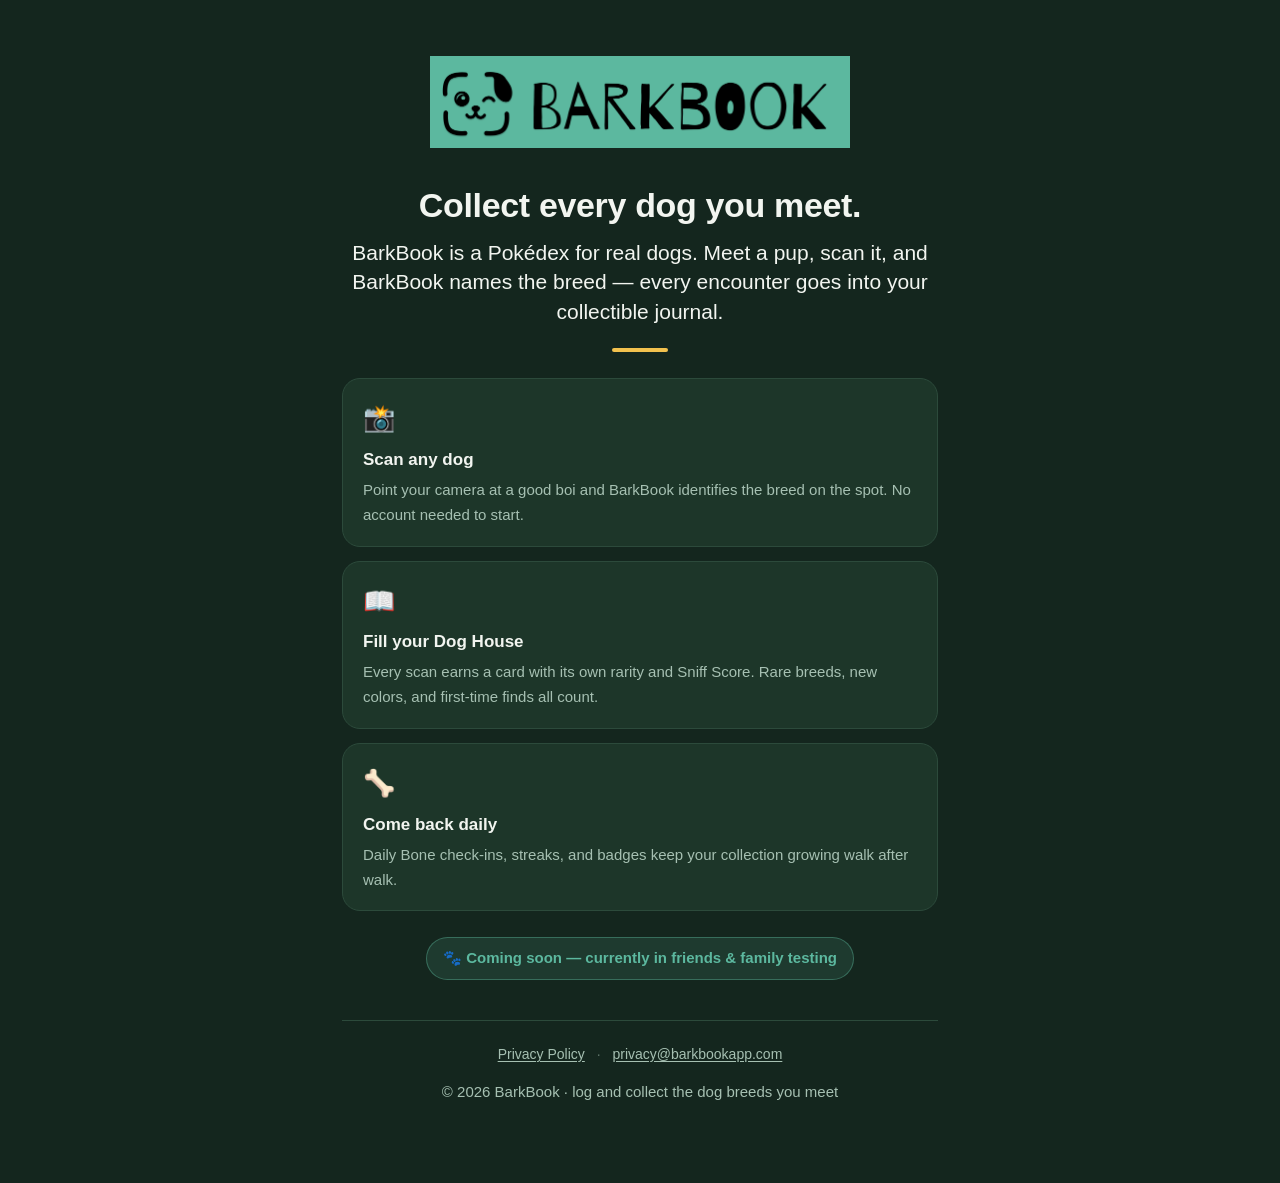
==== index.html @ ded56384 "feat: barkbookapp.com static site — landing, privacy policy, consent outcome pages Public static sit" ====
<!doctype html>
<html lang="en">
  <head>
    <meta charset="utf-8" />
    <meta name="viewport" content="width=device-width, initial-scale=1" />
    <title>BarkBook — collect every dog you meet</title>
    <meta
      name="description"
      content="BarkBook turns the dogs you meet in real life into a collectible journal. Scan a pup, get the breed, and fill out your Dog House."
    />
    <meta name="theme-color" content="#14261E" />
    <link rel="icon" type="image/png" href="/assets/barkbook-mark-512.png" />
    <link rel="apple-touch-icon" href="/assets/barkbook-mark-512.png" />
    <link rel="stylesheet" href="/assets/styles.css" />

    <!-- Open Graph / social preview -->
    <meta property="og:type" content="website" />
    <meta property="og:title" content="BarkBook — collect every dog you meet" />
    <meta
      property="og:description"
      content="A Pokédex for real dogs. Scan the pups you meet, ID the breed, and build your collection."
    />
    <meta property="og:image" content="/assets/barkbook-mark-512.png" />
    <meta property="og:url" content="https://barkbookapp.com/" />
  </head>
  <body>
    <div class="wrap">
      <a class="brand" href="/" aria-label="BarkBook">
        <img src="/assets/barkbook-banner.png" alt="BarkBook" />
      </a>

      <main>
        <h1 class="center">Collect every dog you meet.</h1>
        <p class="lede center">
          BarkBook is a Pokédex for real dogs. Meet a pup, scan it, and BarkBook
          names the breed — every encounter goes into your collectible journal.
        </p>
        <div class="accent-rule"></div>

        <div class="features">
          <div class="feature">
            <div class="emoji">📸</div>
            <h3>Scan any dog</h3>
            <p>
              Point your camera at a good boi and BarkBook identifies the breed
              on the spot. No account needed to start.
            </p>
          </div>
          <div class="feature">
            <div class="emoji">📖</div>
            <h3>Fill your Dog House</h3>
            <p>
              Every scan earns a card with its own rarity and Sniff Score. Rare
              breeds, new colors, and first-time finds all count.
            </p>
          </div>
          <div class="feature">
            <div class="emoji">🦴</div>
            <h3>Come back daily</h3>
            <p>
              Daily Bone check-ins, streaks, and badges keep your collection
              growing walk after walk.
            </p>
          </div>
        </div>

        <p class="center">
          <span class="soon">🐾 Coming soon — currently in friends &amp; family testing</span>
        </p>
      </main>

      <footer class="foot">
        <p>
          <a href="/privacy.html">Privacy Policy</a>
          <span class="dot">·</span>
          <!-- Contact: privacy@barkbookapp.com forwarding is being set up at the
               registrar alongside this site's DNS; it goes live before real
               traffic. CARRIED TASK: rotate the consent-email reply-to secret
               (CONSENT_REPLY_TO) to this same privacy@ address once forwarding
               is confirmed, so no personal inbox is exposed anywhere. -->
          <a href="mailto:privacy@barkbookapp.com">privacy@barkbookapp.com</a>
        </p>
        <p class="muted">© 2026 BarkBook · log and collect the dog breeds you meet</p>
      </footer>
    </div>
  </body>
</html>
---- assets/styles.css ----
/* BarkBook marketing/legal site — shared stylesheet.
   Evergreen Park: deep-pine ground, off-white text, honey-gold accents,
   logo teal (#5CB89F) where the mark appears. Mobile-first, no framework,
   no build step. System font stack so it paints instantly on a phone opened
   from an email. */

:root {
  --pine:       #14261E; /* deep-pine page ground */
  --pine-raised:#1D3629; /* cards / raised panels */
  --pine-line:  #2C4A3B; /* hairline borders */
  --ink:        #F2F5F0; /* off-white body text */
  --muted:      #A6C0B2; /* secondary text */
  --gold:       #F2C14E; /* honey-gold accent */
  --gold-soft:  #FBE9C7; /* pale gold (notices) */
  --teal:       #5CB89F; /* the logo mark teal */
  --shadow: 0 10px 30px rgba(0, 0, 0, 0.35);
}

* { box-sizing: border-box; }

html { -webkit-text-size-adjust: 100%; }

body {
  margin: 0;
  background: var(--pine);
  color: var(--ink);
  font: 17px/1.65 -apple-system, BlinkMacSystemFont, "Segoe UI", Roboto,
    Helvetica, Arial, sans-serif;
  -webkit-font-smoothing: antialiased;
}

.wrap {
  max-width: 640px;
  margin: 0 auto;
  padding: 32px 22px 64px;
}

/* ---- header / brand ---- */
.brand {
  display: block;
  text-align: center;
  margin: 8px 0 28px;
}
.brand img {
  width: 100%;
  max-width: 420px;
  height: auto;
}
.brand .mark {
  width: 96px;
  height: 96px;
  border-radius: 24px;
  box-shadow: var(--shadow);
}

/* ---- type ---- */
h1 {
  font-size: 30px;
  line-height: 1.2;
  font-weight: 800;
  letter-spacing: -0.01em;
  margin: 0 0 12px;
}
h2 {
  font-size: 20px;
  font-weight: 800;
  margin: 30px 0 8px;
}
h3 { font-size: 17px; font-weight: 700; margin: 20px 0 6px; }
p { margin: 0 0 14px; }
a { color: var(--gold); text-underline-offset: 2px; }
a:hover { color: #ffd97a; }
strong { font-weight: 700; }
.lede {
  font-size: 21px;
  line-height: 1.4;
  color: var(--ink);
}
.muted { color: var(--muted); font-size: 15px; }
.center { text-align: center; }
.big-emoji { font-size: 48px; margin: 0 0 8px; line-height: 1; }

ul { margin: 0 0 14px; padding-left: 22px; }
li { margin: 0 0 8px; }

/* ---- panels ---- */
.card {
  background: var(--pine-raised);
  border: 1px solid var(--pine-line);
  border-radius: 22px;
  padding: 26px 24px;
  box-shadow: var(--shadow);
}
.notice {
  background: var(--gold-soft);
  color: #6b4e12;
  border-radius: 14px;
  padding: 10px 14px;
  font-weight: 800;
  font-size: 14px;
  margin: 0 0 22px;
}

/* honey-gold accent rule under the hero pitch */
.accent-rule {
  width: 56px;
  height: 4px;
  background: var(--gold);
  border-radius: 999px;
  margin: 22px auto 26px;
}

/* ---- feature blurbs ---- */
.features {
  display: grid;
  gap: 14px;
  margin: 8px 0 26px;
}
.feature {
  background: var(--pine-raised);
  border: 1px solid var(--pine-line);
  border-radius: 18px;
  padding: 18px 20px;
}
.feature .emoji { font-size: 26px; }
.feature h3 { margin: 6px 0 4px; }
.feature p { margin: 0; color: var(--muted); font-size: 15px; }

/* teal pill used for the mark accent / status line */
.soon {
  display: inline-block;
  background: rgba(92, 184, 159, 0.14);
  color: var(--teal);
  border: 1px solid rgba(92, 184, 159, 0.4);
  border-radius: 999px;
  padding: 8px 16px;
  font-weight: 700;
  font-size: 15px;
}

/* ---- footer ---- */
.foot {
  margin-top: 40px;
  padding-top: 22px;
  border-top: 1px solid var(--pine-line);
  text-align: center;
  color: var(--muted);
  font-size: 14px;
}
.foot a { color: var(--muted); }
.foot a:hover { color: var(--ink); }
.foot .dot { opacity: 0.5; padding: 0 8px; }

/* wider breathing room on larger screens */
@media (min-width: 560px) {
  .wrap { padding-top: 48px; }
  h1 { font-size: 34px; }
}
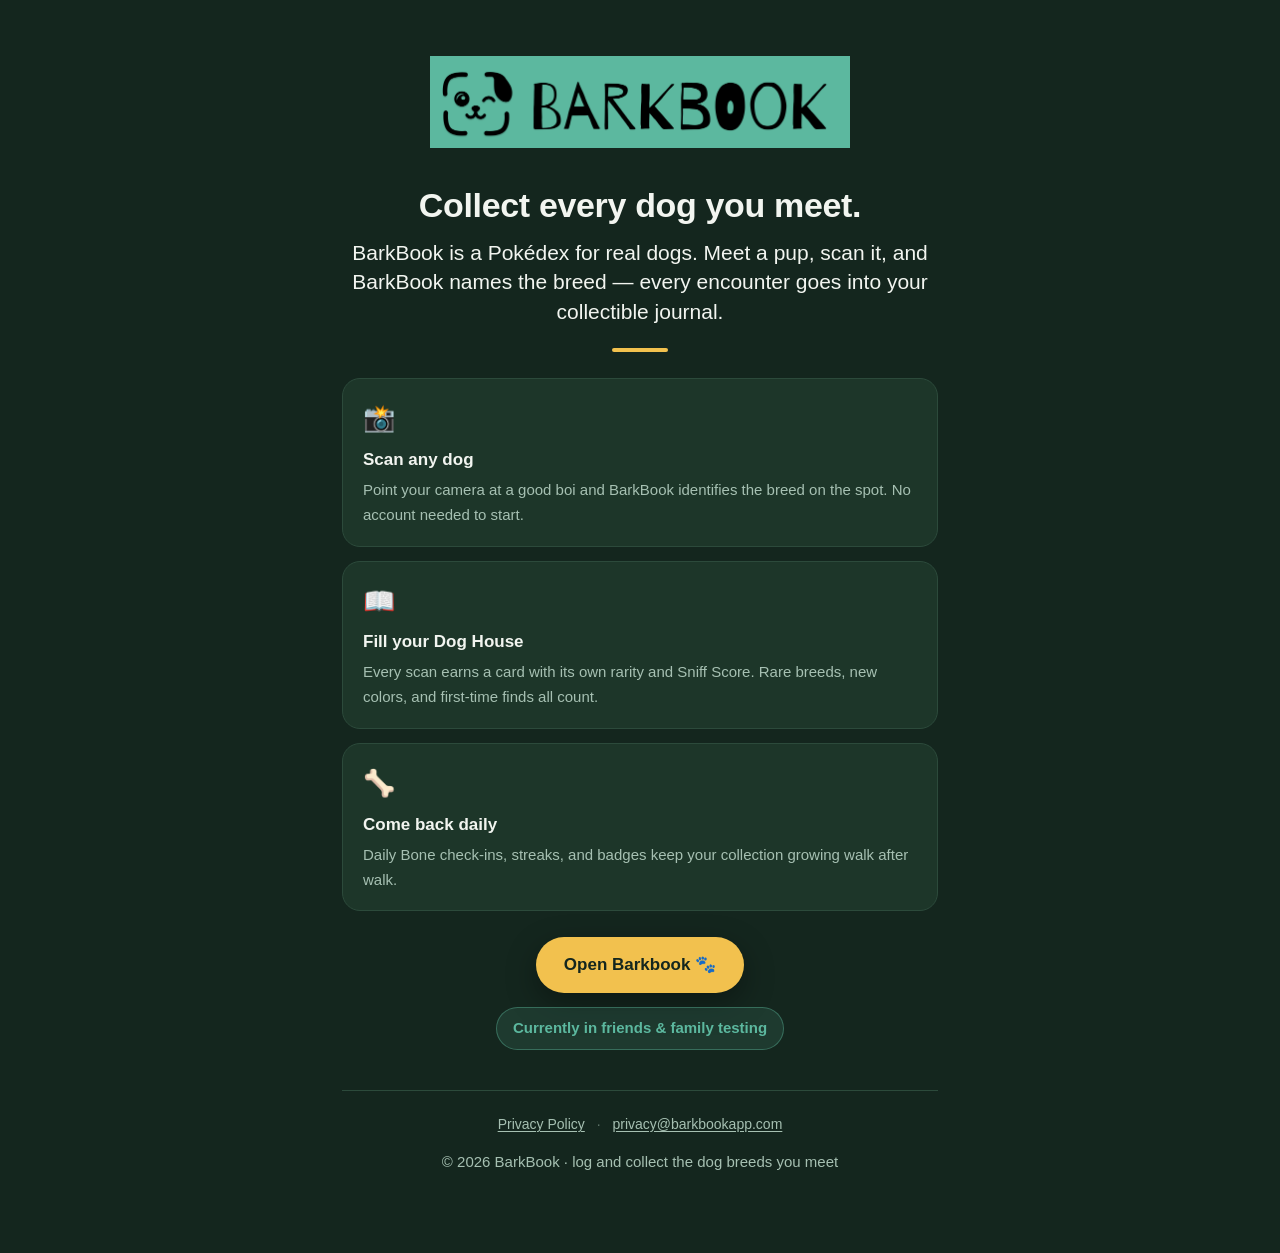
==== commit b87b7fa7: "feat: /app redirect to the Funnel, Open Barkbook button, privacy casing - app/index.html: a forwarde" ====
--- a/index.html
+++ b/index.html
@@ -65,7 +65,13 @@
         </div>
 
         <p class="center">
-          <span class="soon">🐾 Coming soon — currently in friends &amp; family testing</span>
+          <!-- /app is the indirection layer: the Funnel URL lives in ONE place
+               (app/index.html), so hosting moves and the eventual App Store
+               smart-link never touch this button. -->
+          <a class="cta" href="/app">Open Barkbook 🐾</a>
+        </p>
+        <p class="center">
+          <span class="soon">Currently in friends &amp; family testing</span>
         </p>
       </main>
 
--- a/assets/styles.css
+++ b/assets/styles.css
@@ -126,6 +126,21 @@
 .feature h3 { margin: 6px 0 4px; }
 .feature p { margin: 0; color: var(--muted); font-size: 15px; }
 
+/* primary call-to-action — the honey-gold button that opens the app */
+.cta {
+  display: inline-block;
+  background: var(--gold);
+  color: var(--pine);
+  border-radius: 999px;
+  padding: 14px 28px;
+  font-weight: 800;
+  font-size: 17px;
+  text-decoration: none;
+  box-shadow: var(--shadow);
+}
+.cta:hover { filter: brightness(1.05); }
+.cta:active { transform: scale(0.97); }
+
 /* teal pill used for the mark accent / status line */
 .soon {
   display: inline-block;
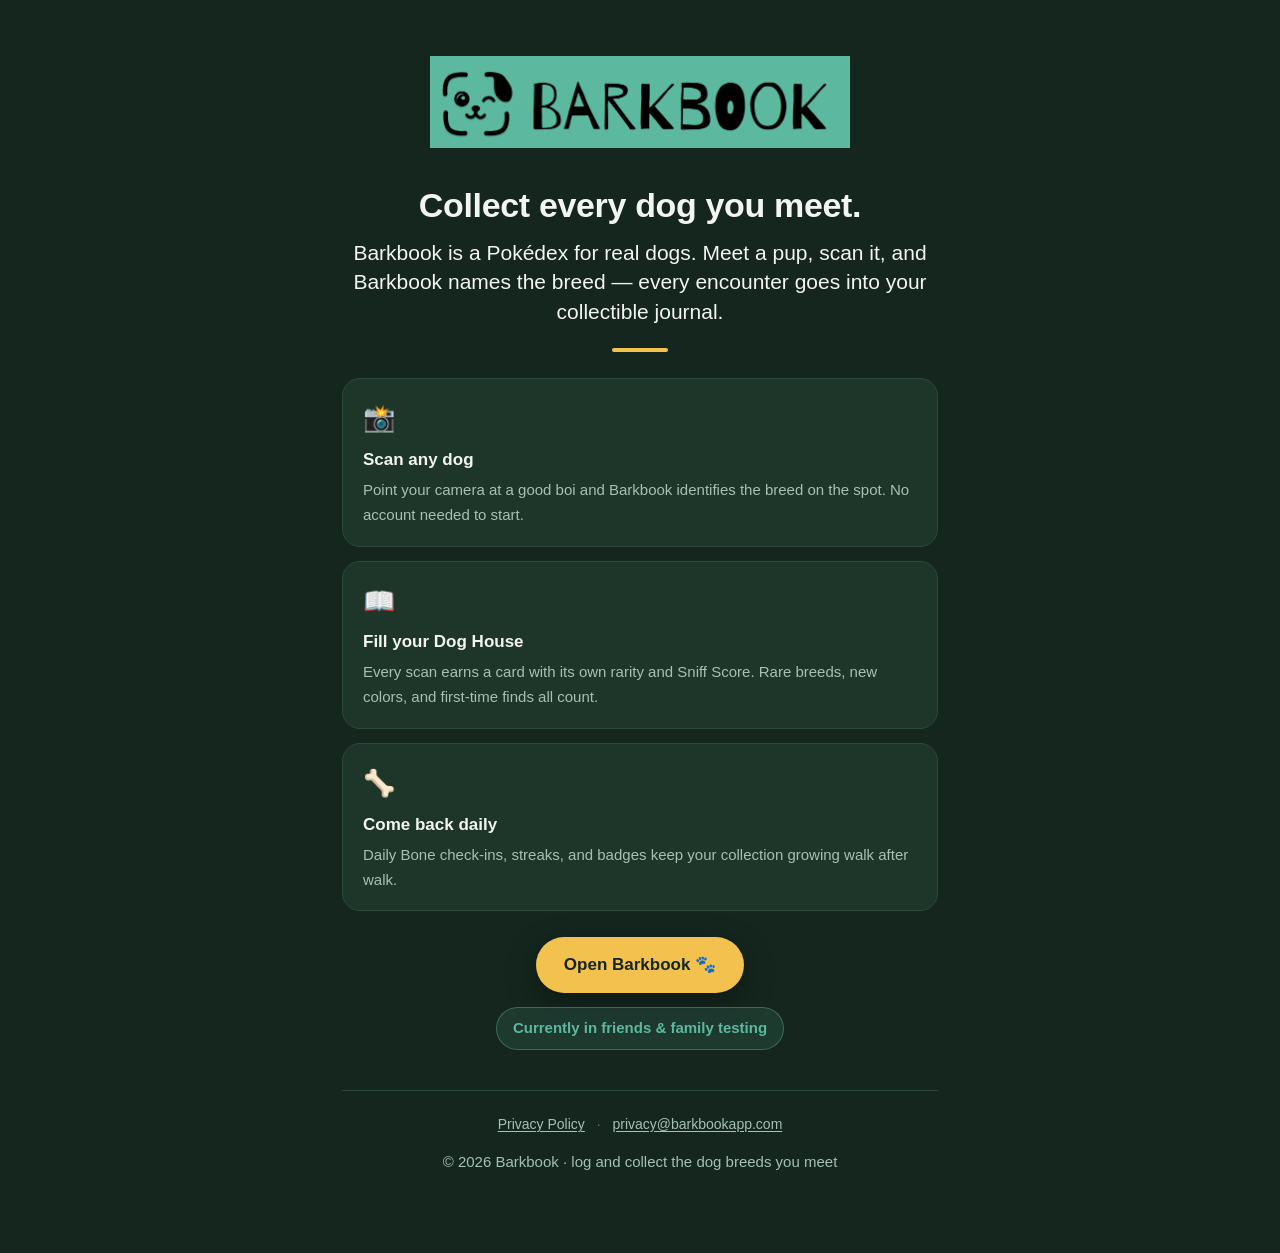
==== commit f70522b8: "fix(brand): 10.8a rest-of-site casing — "BarkBook" → "Barkbook" everywhere Session 9 changed the use" ====
--- a/index.html
+++ b/index.html
@@ -3,10 +3,10 @@
   <head>
     <meta charset="utf-8" />
     <meta name="viewport" content="width=device-width, initial-scale=1" />
-    <title>BarkBook — collect every dog you meet</title>
+    <title>Barkbook — collect every dog you meet</title>
     <meta
       name="description"
-      content="BarkBook turns the dogs you meet in real life into a collectible journal. Scan a pup, get the breed, and fill out your Dog House."
+      content="Barkbook turns the dogs you meet in real life into a collectible journal. Scan a pup, get the breed, and fill out your Dog House."
     />
     <meta name="theme-color" content="#14261E" />
     <link rel="icon" type="image/png" href="/assets/barkbook-mark-512.png" />
@@ -15,7 +15,7 @@
 
     <!-- Open Graph / social preview -->
     <meta property="og:type" content="website" />
-    <meta property="og:title" content="BarkBook — collect every dog you meet" />
+    <meta property="og:title" content="Barkbook — collect every dog you meet" />
     <meta
       property="og:description"
       content="A Pokédex for real dogs. Scan the pups you meet, ID the breed, and build your collection."
@@ -25,14 +25,14 @@
   </head>
   <body>
     <div class="wrap">
-      <a class="brand" href="/" aria-label="BarkBook">
-        <img src="/assets/barkbook-banner.png" alt="BarkBook" />
+      <a class="brand" href="/" aria-label="Barkbook">
+        <img src="/assets/barkbook-banner.png" alt="Barkbook" />
       </a>
 
       <main>
         <h1 class="center">Collect every dog you meet.</h1>
         <p class="lede center">
-          BarkBook is a Pokédex for real dogs. Meet a pup, scan it, and BarkBook
+          Barkbook is a Pokédex for real dogs. Meet a pup, scan it, and Barkbook
           names the breed — every encounter goes into your collectible journal.
         </p>
         <div class="accent-rule"></div>
@@ -42,7 +42,7 @@
             <div class="emoji">📸</div>
             <h3>Scan any dog</h3>
             <p>
-              Point your camera at a good boi and BarkBook identifies the breed
+              Point your camera at a good boi and Barkbook identifies the breed
               on the spot. No account needed to start.
             </p>
           </div>
@@ -86,7 +86,7 @@
                is confirmed, so no personal inbox is exposed anywhere. -->
           <a href="mailto:privacy@barkbookapp.com">privacy@barkbookapp.com</a>
         </p>
-        <p class="muted">© 2026 BarkBook · log and collect the dog breeds you meet</p>
+        <p class="muted">© 2026 Barkbook · log and collect the dog breeds you meet</p>
       </footer>
     </div>
   </body>
--- a/assets/styles.css
+++ b/assets/styles.css
@@ -1,4 +1,4 @@
-/* BarkBook marketing/legal site — shared stylesheet.
+/* Barkbook marketing/legal site — shared stylesheet.
    Evergreen Park: deep-pine ground, off-white text, honey-gold accents,
    logo teal (#5CB89F) where the mark appears. Mobile-first, no framework,
    no build step. System font stack so it paints instantly on a phone opened
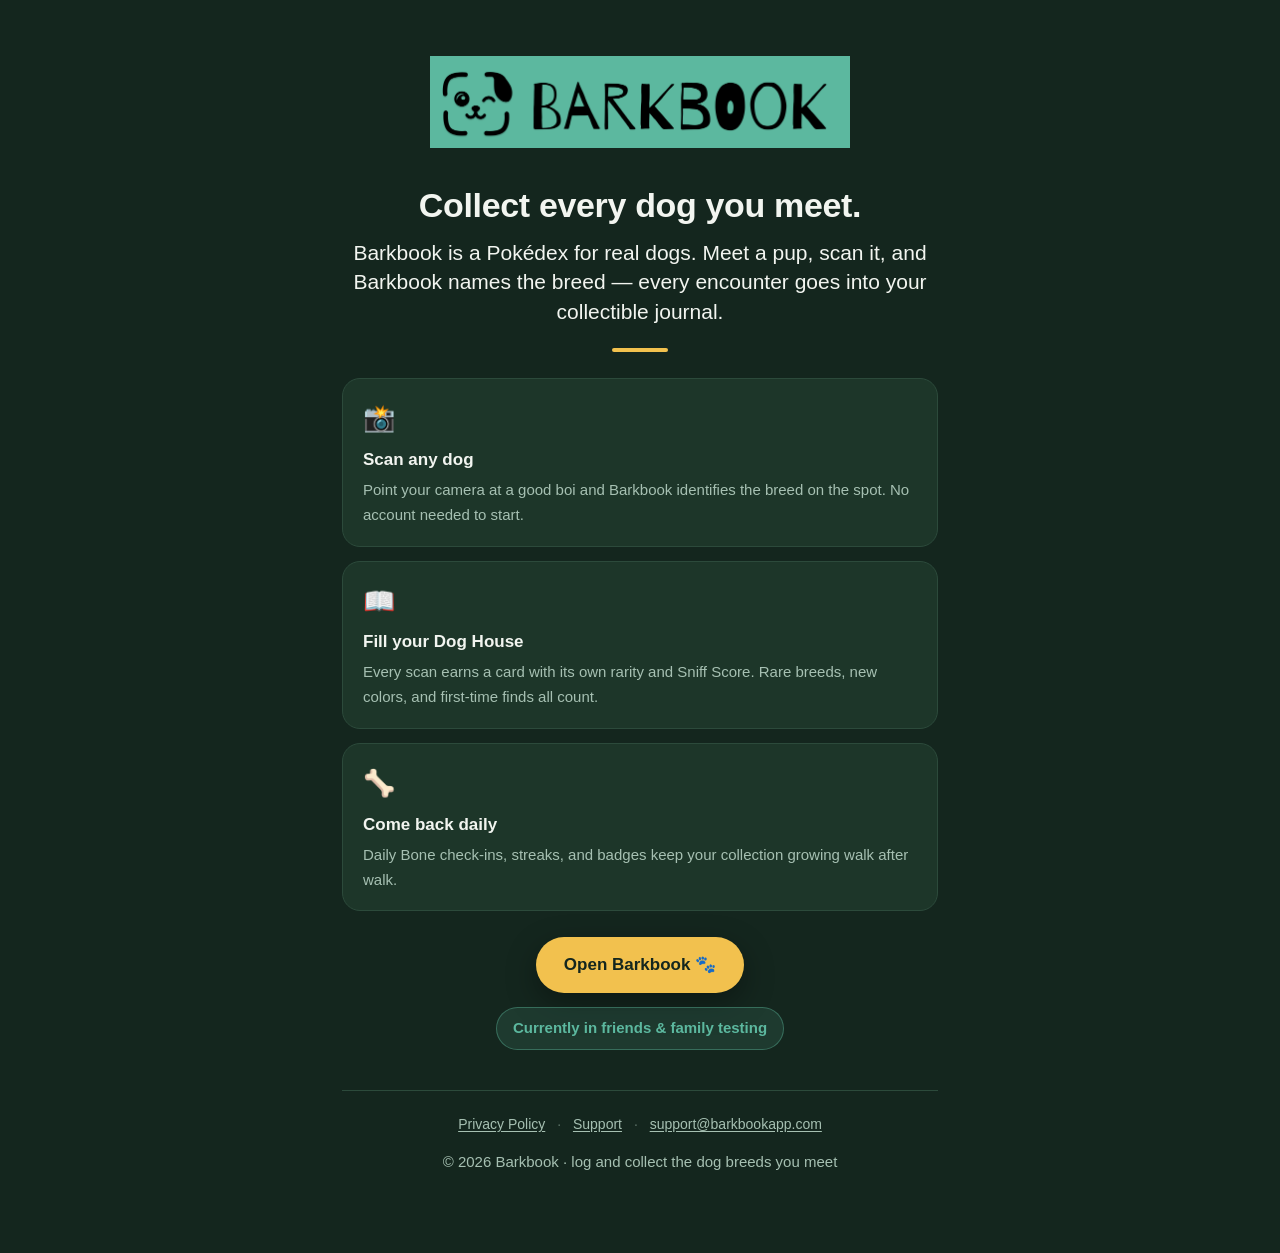
==== commit 12f9f3c3: "site: support@ contact + /support page (0013)" ====
--- a/index.html
+++ b/index.html
@@ -79,12 +79,14 @@
         <p>
           <a href="/privacy.html">Privacy Policy</a>
           <span class="dot">·</span>
-          <!-- Contact: privacy@barkbookapp.com forwarding is being set up at the
-               registrar alongside this site's DNS; it goes live before real
-               traffic. CARRIED TASK: rotate the consent-email reply-to secret
-               (CONSENT_REPLY_TO) to this same privacy@ address once forwarding
-               is confirmed, so no personal inbox is exposed anywhere. -->
-          <a href="mailto:privacy@barkbookapp.com">privacy@barkbookapp.com</a>
+          <a href="/support.html">Support</a>
+          <span class="dot">·</span>
+          <!-- Two addresses, on purpose (Barkbook 13.5): support@ is where a human
+               answers "something is wrong with the app"; privacy@ stays the one the
+               policy names for data requests. Both forward to the owner's inbox via
+               ImprovMX. CARRIED TASK: rotate the consent-email reply-to secret
+               (CONSENT_REPLY_TO) to privacy@ so no personal inbox is exposed. -->
+          <a href="mailto:support@barkbookapp.com">support@barkbookapp.com</a>
         </p>
         <p class="muted">© 2026 Barkbook · log and collect the dog breeds you meet</p>
       </footer>
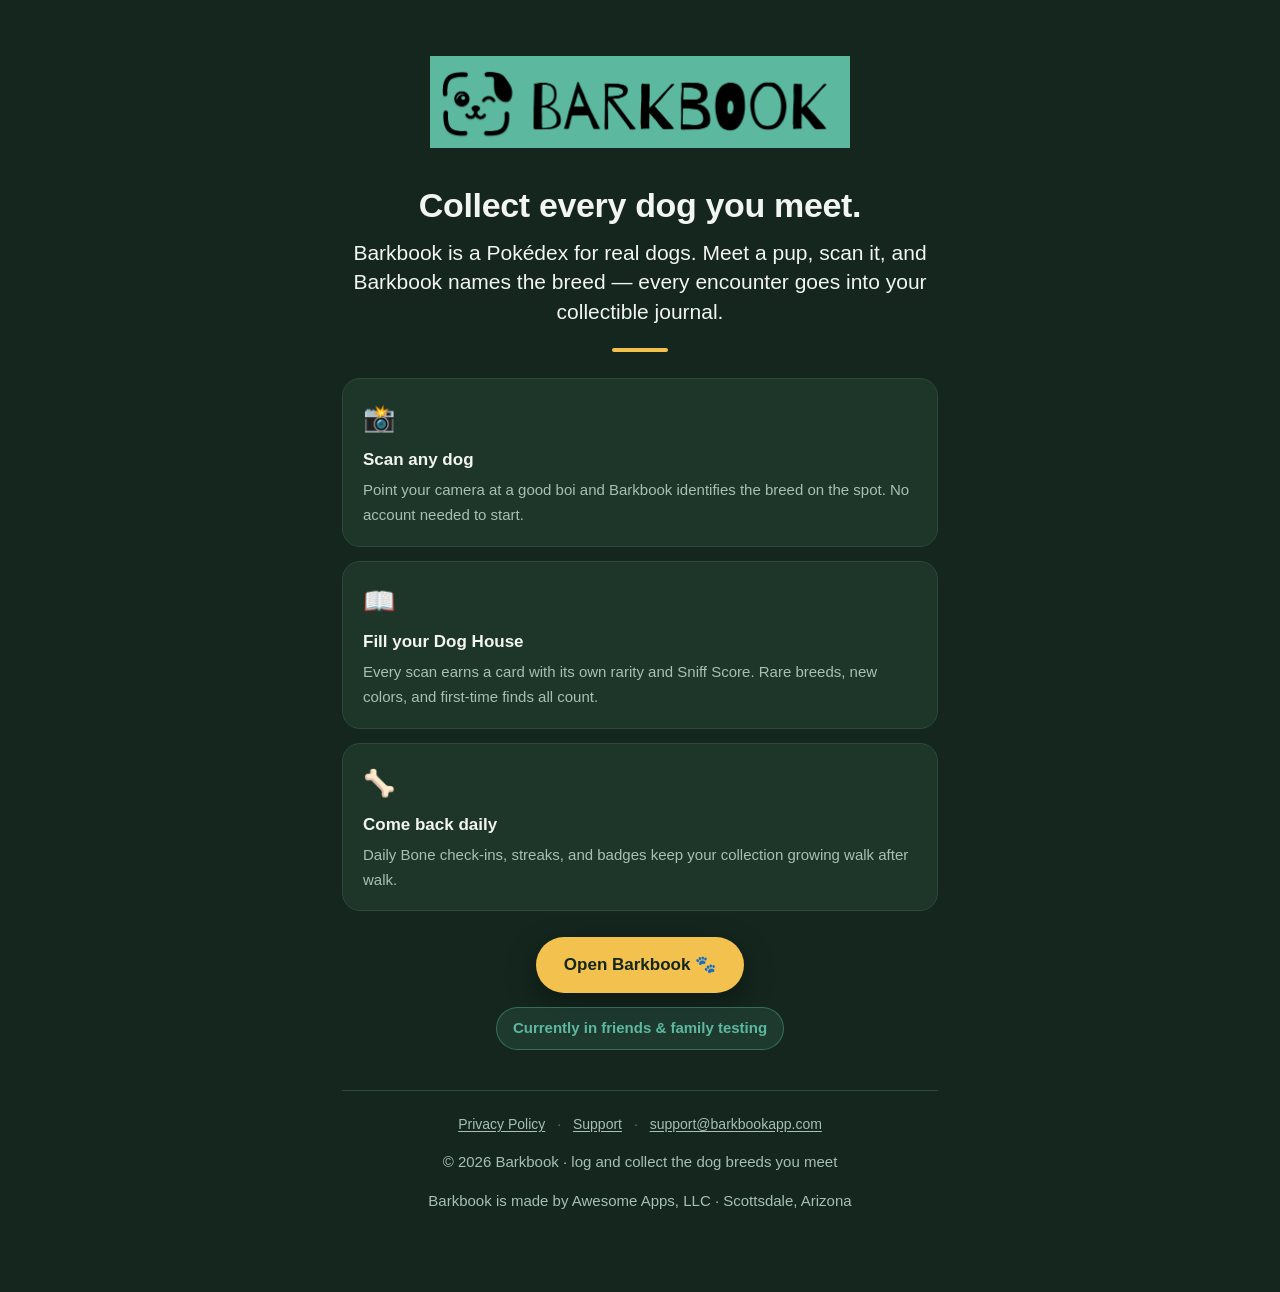
==== commit eaf74ece: "site: name the maker — Awesome Apps, LLC · Scottsdale, Arizona (0015)" ====
--- a/index.html
+++ b/index.html
@@ -89,6 +89,7 @@
           <a href="mailto:support@barkbookapp.com">support@barkbookapp.com</a>
         </p>
         <p class="muted">© 2026 Barkbook · log and collect the dog breeds you meet</p>
+        <p class="muted">Barkbook is made by Awesome Apps, LLC · Scottsdale, Arizona</p>
       </footer>
     </div>
   </body>
